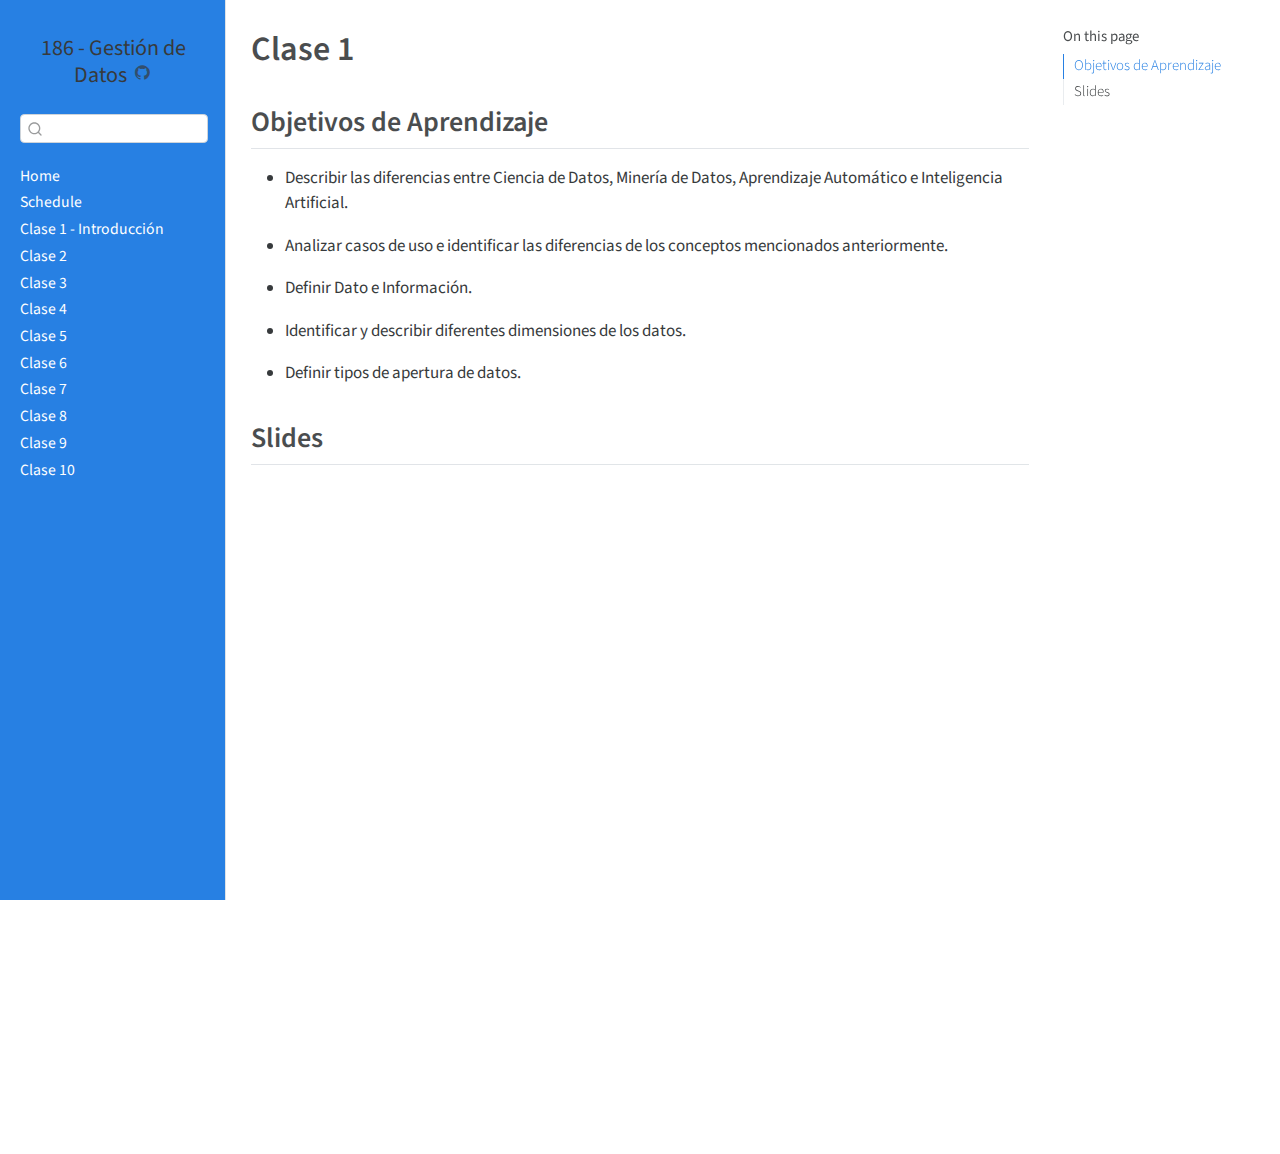
==== clase1.html @ bb8ab935 "Built site for gh-pages" ====
<!DOCTYPE html>
<html xmlns="http://www.w3.org/1999/xhtml" lang="en" xml:lang="en"><head>

<meta charset="utf-8">
<meta name="generator" content="quarto-1.3.450">

<meta name="viewport" content="width=device-width, initial-scale=1.0, user-scalable=yes">


<title>186 - Gestión de Datos - Clase 1</title>
<style>
code{white-space: pre-wrap;}
span.smallcaps{font-variant: small-caps;}
div.columns{display: flex; gap: min(4vw, 1.5em);}
div.column{flex: auto; overflow-x: auto;}
div.hanging-indent{margin-left: 1.5em; text-indent: -1.5em;}
ul.task-list{list-style: none;}
ul.task-list li input[type="checkbox"] {
  width: 0.8em;
  margin: 0 0.8em 0.2em -1em; /* quarto-specific, see https://github.com/quarto-dev/quarto-cli/issues/4556 */ 
  vertical-align: middle;
}
</style>


<script src="site_libs/quarto-nav/quarto-nav.js"></script>
<script src="site_libs/clipboard/clipboard.min.js"></script>
<script src="site_libs/quarto-search/autocomplete.umd.js"></script>
<script src="site_libs/quarto-search/fuse.min.js"></script>
<script src="site_libs/quarto-search/quarto-search.js"></script>
<meta name="quarto:offset" content="./">
<script src="site_libs/quarto-html/quarto.js"></script>
<script src="site_libs/quarto-html/popper.min.js"></script>
<script src="site_libs/quarto-html/tippy.umd.min.js"></script>
<script src="site_libs/quarto-html/anchor.min.js"></script>
<link href="site_libs/quarto-html/tippy.css" rel="stylesheet">
<link href="site_libs/quarto-html/quarto-syntax-highlighting.css" rel="stylesheet" id="quarto-text-highlighting-styles">
<script src="site_libs/bootstrap/bootstrap.min.js"></script>
<link href="site_libs/bootstrap/bootstrap-icons.css" rel="stylesheet">
<link href="site_libs/bootstrap/bootstrap.min.css" rel="stylesheet" id="quarto-bootstrap" data-mode="light">
<script id="quarto-search-options" type="application/json">{
  "location": "sidebar",
  "copy-button": false,
  "collapse-after": 3,
  "panel-placement": "start",
  "type": "textbox",
  "limit": 20,
  "language": {
    "search-no-results-text": "No results",
    "search-matching-documents-text": "matching documents",
    "search-copy-link-title": "Copy link to search",
    "search-hide-matches-text": "Hide additional matches",
    "search-more-match-text": "more match in this document",
    "search-more-matches-text": "more matches in this document",
    "search-clear-button-title": "Clear",
    "search-detached-cancel-button-title": "Cancel",
    "search-submit-button-title": "Submit",
    "search-label": "Search"
  }
}</script>


</head>

<body class="nav-sidebar docked">

<div id="quarto-search-results"></div>
  <header id="quarto-header" class="headroom fixed-top">
  <nav class="quarto-secondary-nav">
    <div class="container-fluid d-flex">
      <button type="button" class="quarto-btn-toggle btn" data-bs-toggle="collapse" data-bs-target="#quarto-sidebar,#quarto-sidebar-glass" aria-controls="quarto-sidebar" aria-expanded="false" aria-label="Toggle sidebar navigation" onclick="if (window.quartoToggleHeadroom) { window.quartoToggleHeadroom(); }">
        <i class="bi bi-layout-text-sidebar-reverse"></i>
      </button>
      <nav class="quarto-page-breadcrumbs" aria-label="breadcrumb"><ol class="breadcrumb"><li class="breadcrumb-item"><a href="./clase1.html">Clase 1 - Introducción</a></li></ol></nav>
      <a class="flex-grow-1" role="button" data-bs-toggle="collapse" data-bs-target="#quarto-sidebar,#quarto-sidebar-glass" aria-controls="quarto-sidebar" aria-expanded="false" aria-label="Toggle sidebar navigation" onclick="if (window.quartoToggleHeadroom) { window.quartoToggleHeadroom(); }">      
      </a>
      <button type="button" class="btn quarto-search-button" aria-label="" onclick="window.quartoOpenSearch();">
        <i class="bi bi-search"></i>
      </button>
    </div>
  </nav>
</header>
<!-- content -->
<div id="quarto-content" class="quarto-container page-columns page-rows-contents page-layout-article">
<!-- sidebar -->
  <nav id="quarto-sidebar" class="sidebar collapse collapse-horizontal sidebar-navigation docked overflow-auto">
    <div class="pt-lg-2 mt-2 text-center sidebar-header">
    <div class="sidebar-title mb-0 py-0">
      <a href="./">186 - Gestión de Datos</a> 
        <div class="sidebar-tools-main">
    <a href="https://github.com/yabellini/gestiondedatos" rel="" title="GitHub" class="quarto-navigation-tool px-1" aria-label="GitHub"><i class="bi bi-github"></i></a>
</div>
    </div>
      </div>
        <div class="mt-2 flex-shrink-0 align-items-center">
        <div class="sidebar-search">
        <div id="quarto-search" class="" title="Search"></div>
        </div>
        </div>
    <div class="sidebar-menu-container"> 
    <ul class="list-unstyled mt-1">
        <li class="sidebar-item">
  <div class="sidebar-item-container"> 
  <a href="./index.html" class="sidebar-item-text sidebar-link">
 <span class="menu-text">Home</span></a>
  </div>
</li>
        <li class="sidebar-item">
  <div class="sidebar-item-container"> 
  <a href="./schedule.html" class="sidebar-item-text sidebar-link">
 <span class="menu-text">Schedule</span></a>
  </div>
</li>
        <li class="sidebar-item">
  <div class="sidebar-item-container"> 
  <a href="./clase1.html" class="sidebar-item-text sidebar-link active">
 <span class="menu-text">Clase 1 - Introducción</span></a>
  </div>
</li>
        <li class="sidebar-item">
  <div class="sidebar-item-container"> 
  <a href="./clase2.html" class="sidebar-item-text sidebar-link">
 <span class="menu-text">Clase 2</span></a>
  </div>
</li>
        <li class="sidebar-item">
  <div class="sidebar-item-container"> 
  <a href="./clase3.html" class="sidebar-item-text sidebar-link">
 <span class="menu-text">Clase 3</span></a>
  </div>
</li>
        <li class="sidebar-item">
  <div class="sidebar-item-container"> 
  <a href="./clase4.html" class="sidebar-item-text sidebar-link">
 <span class="menu-text">Clase 4</span></a>
  </div>
</li>
        <li class="sidebar-item">
  <div class="sidebar-item-container"> 
  <a href="./clase5.html" class="sidebar-item-text sidebar-link">
 <span class="menu-text">Clase 5</span></a>
  </div>
</li>
        <li class="sidebar-item">
  <div class="sidebar-item-container"> 
  <a href="./clase6.html" class="sidebar-item-text sidebar-link">
 <span class="menu-text">Clase 6</span></a>
  </div>
</li>
        <li class="sidebar-item">
  <div class="sidebar-item-container"> 
  <a href="./clase7.html" class="sidebar-item-text sidebar-link">
 <span class="menu-text">Clase 7</span></a>
  </div>
</li>
        <li class="sidebar-item">
  <div class="sidebar-item-container"> 
  <a href="./clase8.html" class="sidebar-item-text sidebar-link">
 <span class="menu-text">Clase 8</span></a>
  </div>
</li>
        <li class="sidebar-item">
  <div class="sidebar-item-container"> 
  <a href="./clase9.html" class="sidebar-item-text sidebar-link">
 <span class="menu-text">Clase 9</span></a>
  </div>
</li>
        <li class="sidebar-item">
  <div class="sidebar-item-container"> 
  <a href="./clase10.html" class="sidebar-item-text sidebar-link">
 <span class="menu-text">Clase 10</span></a>
  </div>
</li>
    </ul>
    </div>
</nav>
<div id="quarto-sidebar-glass" data-bs-toggle="collapse" data-bs-target="#quarto-sidebar,#quarto-sidebar-glass"></div>
<!-- margin-sidebar -->
    <div id="quarto-margin-sidebar" class="sidebar margin-sidebar">
        <nav id="TOC" role="doc-toc" class="toc-active">
    <h2 id="toc-title">On this page</h2>
   
  <ul>
  <li><a href="#objetivos-de-aprendizaje" id="toc-objetivos-de-aprendizaje" class="nav-link active" data-scroll-target="#objetivos-de-aprendizaje">Objetivos de Aprendizaje</a></li>
  <li><a href="#slides" id="toc-slides" class="nav-link" data-scroll-target="#slides">Slides</a></li>
  </ul>
</nav>
    </div>
<!-- main -->
<main class="content" id="quarto-document-content">

<header id="title-block-header" class="quarto-title-block default">
<div class="quarto-title">
<h1 class="title">Clase 1</h1>
</div>



<div class="quarto-title-meta">

    
  
    
  </div>
  

</header>

<section id="objetivos-de-aprendizaje" class="level2">
<h2 class="anchored" data-anchor-id="objetivos-de-aprendizaje">Objetivos de Aprendizaje</h2>
<ul>
<li><p>Describir las diferencias entre Ciencia de Datos, Minería de Datos, Aprendizaje Automático e Inteligencia Artificial.</p></li>
<li><p>Analizar casos de uso e identificar las diferencias de los conceptos mencionados anteriormente.</p></li>
<li><p>Definir Dato e Información.</p></li>
<li><p>Identificar y describir diferentes dimensiones de los datos.</p></li>
<li><p>Definir tipos de apertura de datos.</p></li>
</ul>
</section>
<section id="slides" class="level2">
<h2 class="anchored" data-anchor-id="slides">Slides</h2>
<iframe src="https://docs.google.com/presentation/d/19Bh8MDNMR_S4LXOEeqJmShci3nPFioFPhUP57gfTxEk/embed?start=false&amp;loop=false&amp;delayms=3000" frameborder="0" width="760" height="569" allowfullscreen="true" mozallowfullscreen="true" webkitallowfullscreen="true">
</iframe>


</section>

</main> <!-- /main -->
<script id="quarto-html-after-body" type="application/javascript">
window.document.addEventListener("DOMContentLoaded", function (event) {
  const toggleBodyColorMode = (bsSheetEl) => {
    const mode = bsSheetEl.getAttribute("data-mode");
    const bodyEl = window.document.querySelector("body");
    if (mode === "dark") {
      bodyEl.classList.add("quarto-dark");
      bodyEl.classList.remove("quarto-light");
    } else {
      bodyEl.classList.add("quarto-light");
      bodyEl.classList.remove("quarto-dark");
    }
  }
  const toggleBodyColorPrimary = () => {
    const bsSheetEl = window.document.querySelector("link#quarto-bootstrap");
    if (bsSheetEl) {
      toggleBodyColorMode(bsSheetEl);
    }
  }
  toggleBodyColorPrimary();  
  const icon = "";
  const anchorJS = new window.AnchorJS();
  anchorJS.options = {
    placement: 'right',
    icon: icon
  };
  anchorJS.add('.anchored');
  const isCodeAnnotation = (el) => {
    for (const clz of el.classList) {
      if (clz.startsWith('code-annotation-')) {                     
        return true;
      }
    }
    return false;
  }
  const clipboard = new window.ClipboardJS('.code-copy-button', {
    text: function(trigger) {
      const codeEl = trigger.previousElementSibling.cloneNode(true);
      for (const childEl of codeEl.children) {
        if (isCodeAnnotation(childEl)) {
          childEl.remove();
        }
      }
      return codeEl.innerText;
    }
  });
  clipboard.on('success', function(e) {
    // button target
    const button = e.trigger;
    // don't keep focus
    button.blur();
    // flash "checked"
    button.classList.add('code-copy-button-checked');
    var currentTitle = button.getAttribute("title");
    button.setAttribute("title", "Copied!");
    let tooltip;
    if (window.bootstrap) {
      button.setAttribute("data-bs-toggle", "tooltip");
      button.setAttribute("data-bs-placement", "left");
      button.setAttribute("data-bs-title", "Copied!");
      tooltip = new bootstrap.Tooltip(button, 
        { trigger: "manual", 
          customClass: "code-copy-button-tooltip",
          offset: [0, -8]});
      tooltip.show();    
    }
    setTimeout(function() {
      if (tooltip) {
        tooltip.hide();
        button.removeAttribute("data-bs-title");
        button.removeAttribute("data-bs-toggle");
        button.removeAttribute("data-bs-placement");
      }
      button.setAttribute("title", currentTitle);
      button.classList.remove('code-copy-button-checked');
    }, 1000);
    // clear code selection
    e.clearSelection();
  });
  function tippyHover(el, contentFn) {
    const config = {
      allowHTML: true,
      content: contentFn,
      maxWidth: 500,
      delay: 100,
      arrow: false,
      appendTo: function(el) {
          return el.parentElement;
      },
      interactive: true,
      interactiveBorder: 10,
      theme: 'quarto',
      placement: 'bottom-start'
    };
    window.tippy(el, config); 
  }
  const noterefs = window.document.querySelectorAll('a[role="doc-noteref"]');
  for (var i=0; i<noterefs.length; i++) {
    const ref = noterefs[i];
    tippyHover(ref, function() {
      // use id or data attribute instead here
      let href = ref.getAttribute('data-footnote-href') || ref.getAttribute('href');
      try { href = new URL(href).hash; } catch {}
      const id = href.replace(/^#\/?/, "");
      const note = window.document.getElementById(id);
      return note.innerHTML;
    });
  }
      let selectedAnnoteEl;
      const selectorForAnnotation = ( cell, annotation) => {
        let cellAttr = 'data-code-cell="' + cell + '"';
        let lineAttr = 'data-code-annotation="' +  annotation + '"';
        const selector = 'span[' + cellAttr + '][' + lineAttr + ']';
        return selector;
      }
      const selectCodeLines = (annoteEl) => {
        const doc = window.document;
        const targetCell = annoteEl.getAttribute("data-target-cell");
        const targetAnnotation = annoteEl.getAttribute("data-target-annotation");
        const annoteSpan = window.document.querySelector(selectorForAnnotation(targetCell, targetAnnotation));
        const lines = annoteSpan.getAttribute("data-code-lines").split(",");
        const lineIds = lines.map((line) => {
          return targetCell + "-" + line;
        })
        let top = null;
        let height = null;
        let parent = null;
        if (lineIds.length > 0) {
            //compute the position of the single el (top and bottom and make a div)
            const el = window.document.getElementById(lineIds[0]);
            top = el.offsetTop;
            height = el.offsetHeight;
            parent = el.parentElement.parentElement;
          if (lineIds.length > 1) {
            const lastEl = window.document.getElementById(lineIds[lineIds.length - 1]);
            const bottom = lastEl.offsetTop + lastEl.offsetHeight;
            height = bottom - top;
          }
          if (top !== null && height !== null && parent !== null) {
            // cook up a div (if necessary) and position it 
            let div = window.document.getElementById("code-annotation-line-highlight");
            if (div === null) {
              div = window.document.createElement("div");
              div.setAttribute("id", "code-annotation-line-highlight");
              div.style.position = 'absolute';
              parent.appendChild(div);
            }
            div.style.top = top - 2 + "px";
            div.style.height = height + 4 + "px";
            let gutterDiv = window.document.getElementById("code-annotation-line-highlight-gutter");
            if (gutterDiv === null) {
              gutterDiv = window.document.createElement("div");
              gutterDiv.setAttribute("id", "code-annotation-line-highlight-gutter");
              gutterDiv.style.position = 'absolute';
              const codeCell = window.document.getElementById(targetCell);
              const gutter = codeCell.querySelector('.code-annotation-gutter');
              gutter.appendChild(gutterDiv);
            }
            gutterDiv.style.top = top - 2 + "px";
            gutterDiv.style.height = height + 4 + "px";
          }
          selectedAnnoteEl = annoteEl;
        }
      };
      const unselectCodeLines = () => {
        const elementsIds = ["code-annotation-line-highlight", "code-annotation-line-highlight-gutter"];
        elementsIds.forEach((elId) => {
          const div = window.document.getElementById(elId);
          if (div) {
            div.remove();
          }
        });
        selectedAnnoteEl = undefined;
      };
      // Attach click handler to the DT
      const annoteDls = window.document.querySelectorAll('dt[data-target-cell]');
      for (const annoteDlNode of annoteDls) {
        annoteDlNode.addEventListener('click', (event) => {
          const clickedEl = event.target;
          if (clickedEl !== selectedAnnoteEl) {
            unselectCodeLines();
            const activeEl = window.document.querySelector('dt[data-target-cell].code-annotation-active');
            if (activeEl) {
              activeEl.classList.remove('code-annotation-active');
            }
            selectCodeLines(clickedEl);
            clickedEl.classList.add('code-annotation-active');
          } else {
            // Unselect the line
            unselectCodeLines();
            clickedEl.classList.remove('code-annotation-active');
          }
        });
      }
  const findCites = (el) => {
    const parentEl = el.parentElement;
    if (parentEl) {
      const cites = parentEl.dataset.cites;
      if (cites) {
        return {
          el,
          cites: cites.split(' ')
        };
      } else {
        return findCites(el.parentElement)
      }
    } else {
      return undefined;
    }
  };
  var bibliorefs = window.document.querySelectorAll('a[role="doc-biblioref"]');
  for (var i=0; i<bibliorefs.length; i++) {
    const ref = bibliorefs[i];
    const citeInfo = findCites(ref);
    if (citeInfo) {
      tippyHover(citeInfo.el, function() {
        var popup = window.document.createElement('div');
        citeInfo.cites.forEach(function(cite) {
          var citeDiv = window.document.createElement('div');
          citeDiv.classList.add('hanging-indent');
          citeDiv.classList.add('csl-entry');
          var biblioDiv = window.document.getElementById('ref-' + cite);
          if (biblioDiv) {
            citeDiv.innerHTML = biblioDiv.innerHTML;
          }
          popup.appendChild(citeDiv);
        });
        return popup.innerHTML;
      });
    }
  }
});
</script>
</div> <!-- /content -->



</body></html>
---- site_libs/quarto-html/tippy.css ----
.tippy-box[data-animation=fade][data-state=hidden]{opacity:0}[data-tippy-root]{max-width:calc(100vw - 10px)}.tippy-box{position:relative;background-color:#333;color:#fff;border-radius:4px;font-size:14px;line-height:1.4;white-space:normal;outline:0;transition-property:transform,visibility,opacity}.tippy-box[data-placement^=top]>.tippy-arrow{bottom:0}.tippy-box[data-placement^=top]>.tippy-arrow:before{bottom:-7px;left:0;border-width:8px 8px 0;border-top-color:initial;transform-origin:center top}.tippy-box[data-placement^=bottom]>.tippy-arrow{top:0}.tippy-box[data-placement^=bottom]>.tippy-arrow:before{top:-7px;left:0;border-width:0 8px 8px;border-bottom-color:initial;transform-origin:center bottom}.tippy-box[data-placement^=left]>.tippy-arrow{right:0}.tippy-box[data-placement^=left]>.tippy-arrow:before{border-width:8px 0 8px 8px;border-left-color:initial;right:-7px;transform-origin:center left}.tippy-box[data-placement^=right]>.tippy-arrow{left:0}.tippy-box[data-placement^=right]>.tippy-arrow:before{left:-7px;border-width:8px 8px 8px 0;border-right-color:initial;transform-origin:center right}.tippy-box[data-inertia][data-state=visible]{transition-timing-function:cubic-bezier(.54,1.5,.38,1.11)}.tippy-arrow{width:16px;height:16px;color:#333}.tippy-arrow:before{content:"";position:absolute;border-color:transparent;border-style:solid}.tippy-content{position:relative;padding:5px 9px;z-index:1}
---- site_libs/quarto-html/quarto-syntax-highlighting.css ----
/* quarto syntax highlight colors */
:root {
  --quarto-hl-ot-color: #003B4F;
  --quarto-hl-at-color: #657422;
  --quarto-hl-ss-color: #20794D;
  --quarto-hl-an-color: #5E5E5E;
  --quarto-hl-fu-color: #4758AB;
  --quarto-hl-st-color: #20794D;
  --quarto-hl-cf-color: #003B4F;
  --quarto-hl-op-color: #5E5E5E;
  --quarto-hl-er-color: #AD0000;
  --quarto-hl-bn-color: #AD0000;
  --quarto-hl-al-color: #AD0000;
  --quarto-hl-va-color: #111111;
  --quarto-hl-bu-color: inherit;
  --quarto-hl-ex-color: inherit;
  --quarto-hl-pp-color: #AD0000;
  --quarto-hl-in-color: #5E5E5E;
  --quarto-hl-vs-color: #20794D;
  --quarto-hl-wa-color: #5E5E5E;
  --quarto-hl-do-color: #5E5E5E;
  --quarto-hl-im-color: #00769E;
  --quarto-hl-ch-color: #20794D;
  --quarto-hl-dt-color: #AD0000;
  --quarto-hl-fl-color: #AD0000;
  --quarto-hl-co-color: #5E5E5E;
  --quarto-hl-cv-color: #5E5E5E;
  --quarto-hl-cn-color: #8f5902;
  --quarto-hl-sc-color: #5E5E5E;
  --quarto-hl-dv-color: #AD0000;
  --quarto-hl-kw-color: #003B4F;
}

/* other quarto variables */
:root {
  --quarto-font-monospace: SFMono-Regular, Menlo, Monaco, Consolas, "Liberation Mono", "Courier New", monospace;
}

pre > code.sourceCode > span {
  color: #003B4F;
}

code span {
  color: #003B4F;
}

code.sourceCode > span {
  color: #003B4F;
}

div.sourceCode,
div.sourceCode pre.sourceCode {
  color: #003B4F;
}

code span.ot {
  color: #003B4F;
  font-style: inherit;
}

code span.at {
  color: #657422;
  font-style: inherit;
}

code span.ss {
  color: #20794D;
  font-style: inherit;
}

code span.an {
  color: #5E5E5E;
  font-style: inherit;
}

code span.fu {
  color: #4758AB;
  font-style: inherit;
}

code span.st {
  color: #20794D;
  font-style: inherit;
}

code span.cf {
  color: #003B4F;
  font-style: inherit;
}

code span.op {
  color: #5E5E5E;
  font-style: inherit;
}

code span.er {
  color: #AD0000;
  font-style: inherit;
}

code span.bn {
  color: #AD0000;
  font-style: inherit;
}

code span.al {
  color: #AD0000;
  font-style: inherit;
}

code span.va {
  color: #111111;
  font-style: inherit;
}

code span.bu {
  font-style: inherit;
}

code span.ex {
  font-style: inherit;
}

code span.pp {
  color: #AD0000;
  font-style: inherit;
}

code span.in {
  color: #5E5E5E;
  font-style: inherit;
}

code span.vs {
  color: #20794D;
  font-style: inherit;
}

code span.wa {
  color: #5E5E5E;
  font-style: italic;
}

code span.do {
  color: #5E5E5E;
  font-style: italic;
}

code span.im {
  color: #00769E;
  font-style: inherit;
}

code span.ch {
  color: #20794D;
  font-style: inherit;
}

code span.dt {
  color: #AD0000;
  font-style: inherit;
}

code span.fl {
  color: #AD0000;
  font-style: inherit;
}

code span.co {
  color: #5E5E5E;
  font-style: inherit;
}

code span.cv {
  color: #5E5E5E;
  font-style: italic;
}

code span.cn {
  color: #8f5902;
  font-style: inherit;
}

code span.sc {
  color: #5E5E5E;
  font-style: inherit;
}

code span.dv {
  color: #AD0000;
  font-style: inherit;
}

code span.kw {
  color: #003B4F;
  font-style: inherit;
}

.prevent-inlining {
  content: "</";
}

/*# sourceMappingURL=debc5d5d77c3f9108843748ff7464032.css.map */
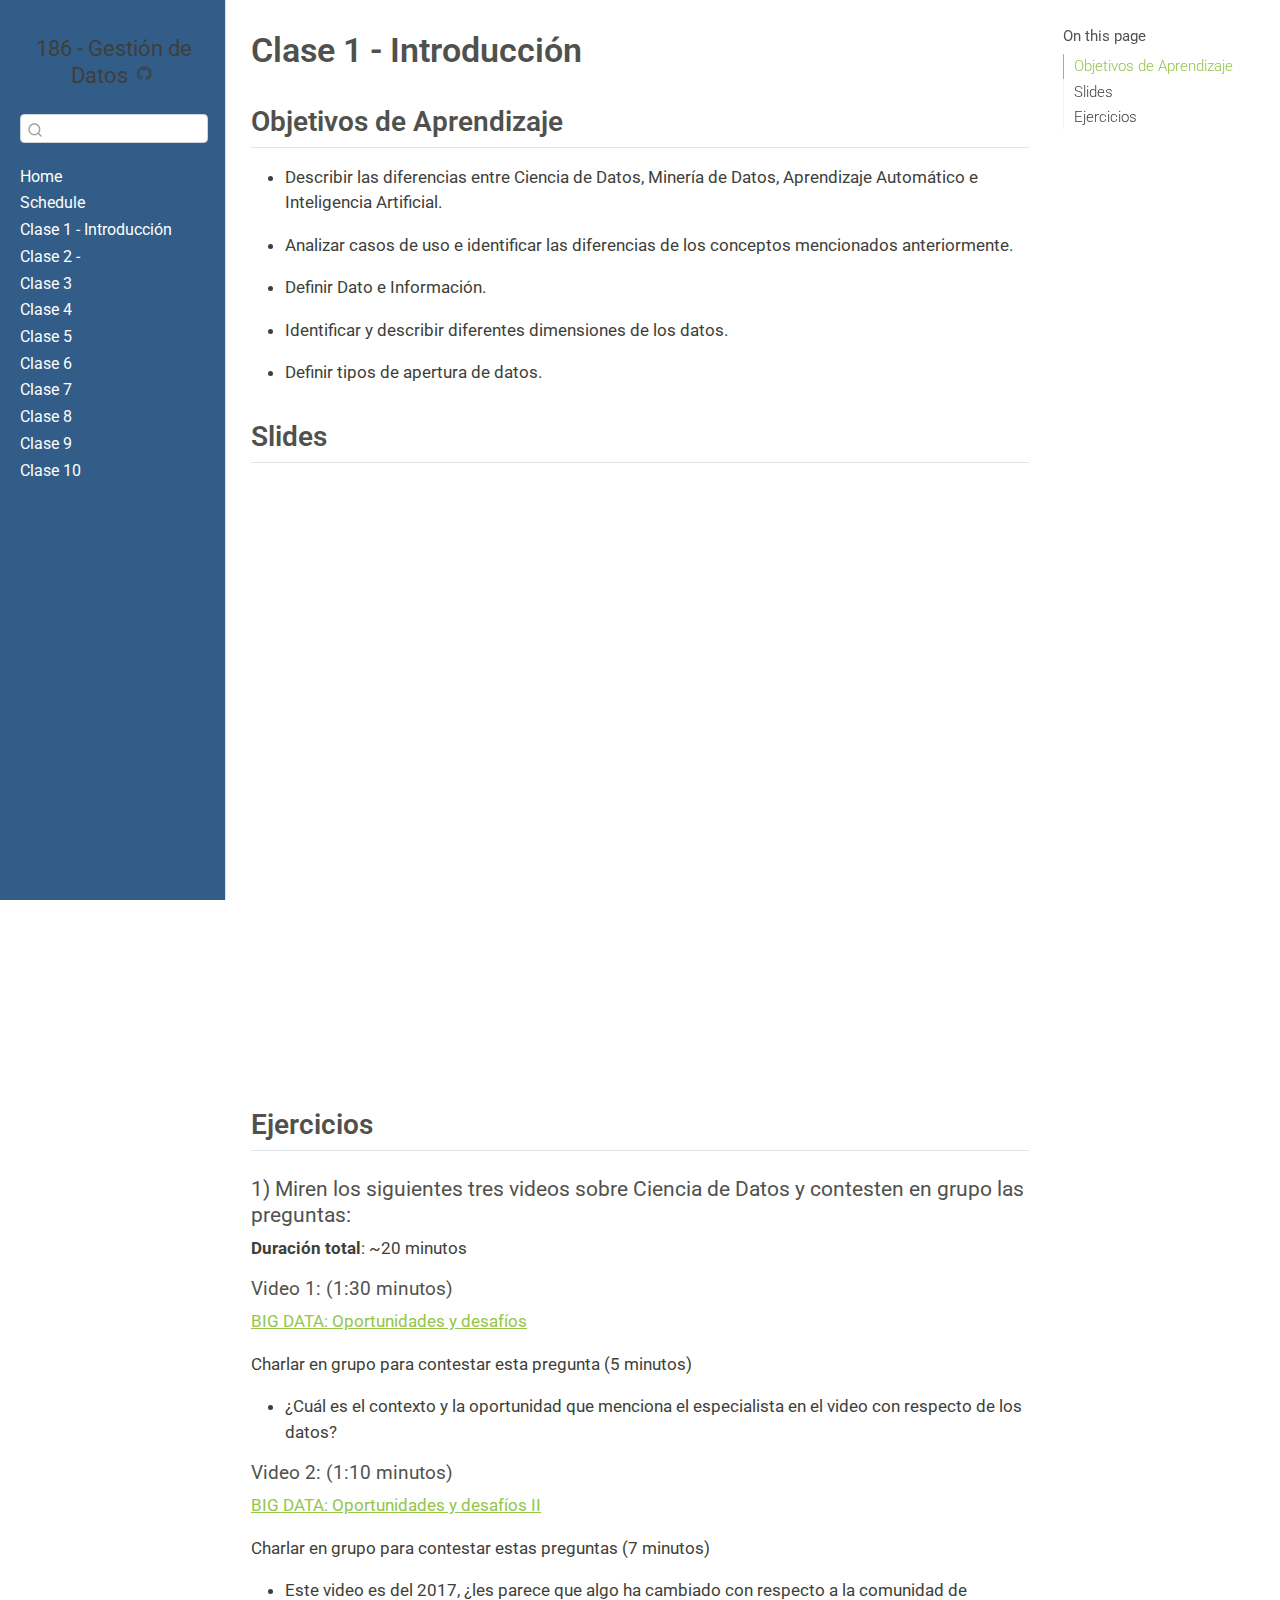
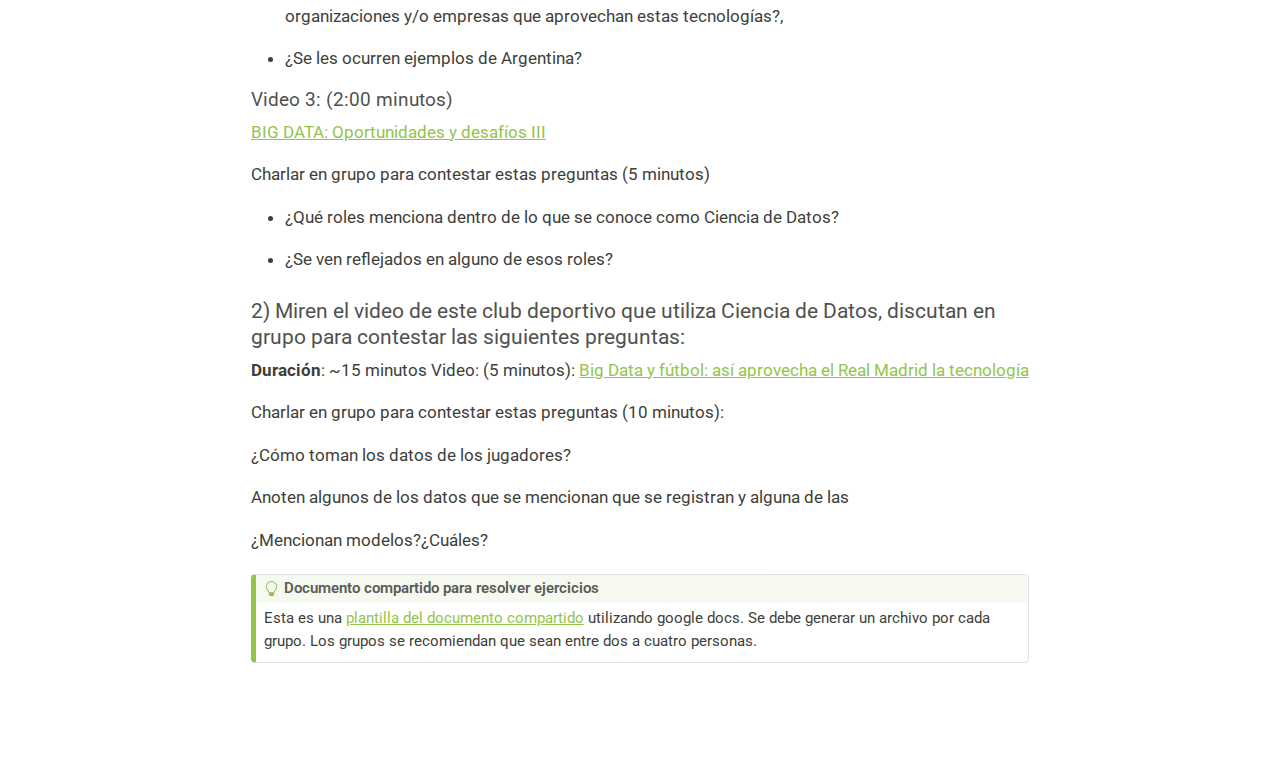
==== commit f273239e: "Built site for gh-pages" ====
--- a/clase1.html
+++ b/clase1.html
@@ -7,7 +7,7 @@
 <meta name="viewport" content="width=device-width, initial-scale=1.0, user-scalable=yes">
 
 
-<title>186 - Gestión de Datos - Clase 1</title>
+<title>186 - Gestión de Datos - Clase 1 - Introducción</title>
 <style>
 code{white-space: pre-wrap;}
 span.smallcaps{font-variant: small-caps;}
@@ -120,7 +120,7 @@
         <li class="sidebar-item">
   <div class="sidebar-item-container"> 
   <a href="./clase2.html" class="sidebar-item-text sidebar-link">
- <span class="menu-text">Clase 2</span></a>
+ <span class="menu-text">Clase 2 -</span></a>
   </div>
 </li>
         <li class="sidebar-item">
@@ -183,6 +183,7 @@
   <ul>
   <li><a href="#objetivos-de-aprendizaje" id="toc-objetivos-de-aprendizaje" class="nav-link active" data-scroll-target="#objetivos-de-aprendizaje">Objetivos de Aprendizaje</a></li>
   <li><a href="#slides" id="toc-slides" class="nav-link" data-scroll-target="#slides">Slides</a></li>
+  <li><a href="#ejercicios" id="toc-ejercicios" class="nav-link" data-scroll-target="#ejercicios">Ejercicios</a></li>
   </ul>
 </nav>
     </div>
@@ -191,7 +192,7 @@
 
 <header id="title-block-header" class="quarto-title-block default">
 <div class="quarto-title">
-<h1 class="title">Clase 1</h1>
+<h1 class="title">Clase 1 - Introducción</h1>
 </div>
 
 
@@ -220,8 +221,62 @@
 <h2 class="anchored" data-anchor-id="slides">Slides</h2>
 <iframe src="https://docs.google.com/presentation/d/19Bh8MDNMR_S4LXOEeqJmShci3nPFioFPhUP57gfTxEk/embed?start=false&amp;loop=false&amp;delayms=3000" frameborder="0" width="760" height="569" allowfullscreen="true" mozallowfullscreen="true" webkitallowfullscreen="true">
 </iframe>
-
-
+</section>
+<section id="ejercicios" class="level2">
+<h2 class="anchored" data-anchor-id="ejercicios">Ejercicios</h2>
+<section id="miren-los-siguientes-tres-videos-sobre-ciencia-de-datos-y-contesten-en-grupo-las-preguntas" class="level4">
+<h4 class="anchored" data-anchor-id="miren-los-siguientes-tres-videos-sobre-ciencia-de-datos-y-contesten-en-grupo-las-preguntas">1) Miren los siguientes tres videos sobre Ciencia de Datos y contesten en grupo las preguntas:</h4>
+<p><strong>Duración total</strong>: ~20 minutos</p>
+<section id="video-1-130-minutos" class="level5">
+<h5 class="anchored" data-anchor-id="video-1-130-minutos">Video 1: (1:30 minutos)</h5>
+<p><a href="https://www.youtube.com/watch?v=Wt1r3DdeodQ">BIG DATA: Oportunidades y desafíos</a></p>
+<p>Charlar en grupo para contestar esta pregunta (5 minutos)</p>
+<ul>
+<li>¿Cuál es el contexto y la oportunidad que menciona el especialista en el video con respecto de los datos?</li>
+</ul>
+</section>
+<section id="video-2-110-minutos" class="level5">
+<h5 class="anchored" data-anchor-id="video-2-110-minutos">Video 2: (1:10 minutos)</h5>
+<p><a href="https://www.youtube.com/watch?v=clxOjep2TkU">BIG DATA: Oportunidades y desafíos II</a></p>
+<p>Charlar en grupo para contestar estas preguntas (7 minutos)</p>
+<ul>
+<li><p>Este video es del 2017, ¿les parece que algo ha cambiado con respecto a la comunidad de organizaciones y/o empresas que aprovechan estas tecnologías?,</p></li>
+<li><p>¿Se les ocurren ejemplos de Argentina?</p></li>
+</ul>
+</section>
+<section id="video-3-200-minutos" class="level5">
+<h5 class="anchored" data-anchor-id="video-3-200-minutos">Video 3: (2:00 minutos)</h5>
+<p><a href="https://www.youtube.com/watch?v=OimifQK1Y7I">BIG DATA: Oportunidades y desafíos III</a></p>
+<p>Charlar en grupo para contestar estas preguntas (5 minutos)</p>
+<ul>
+<li><p>¿Qué roles menciona dentro de lo que se conoce como Ciencia de Datos?</p></li>
+<li><p>¿Se ven reflejados en alguno de esos roles?</p></li>
+</ul>
+</section>
+</section>
+<section id="miren-el-video-de-este-club-deportivo-que-utiliza-ciencia-de-datos-discutan-en-grupo-para-contestar-las-siguientes-preguntas" class="level4">
+<h4 class="anchored" data-anchor-id="miren-el-video-de-este-club-deportivo-que-utiliza-ciencia-de-datos-discutan-en-grupo-para-contestar-las-siguientes-preguntas">2) Miren el video de este club deportivo que utiliza Ciencia de Datos, discutan en grupo para contestar las siguientes preguntas:</h4>
+<p><strong>Duración</strong>: ~15 minutos Video: (5 minutos): <a href="https://youtu.be/DXq30dvE0Xg">Big Data y fútbol: así aprovecha el Real Madrid la tecnología</a></p>
+<p>Charlar en grupo para contestar estas preguntas (10 minutos):</p>
+<p>¿Cómo toman los datos de los jugadores?</p>
+<p>Anoten algunos de los datos que se mencionan que se registran y alguna de las</p>
+<p>¿Mencionan modelos?¿Cuáles?</p>
+<div class="callout callout-style-default callout-tip callout-titled">
+<div class="callout-header d-flex align-content-center">
+<div class="callout-icon-container">
+<i class="callout-icon"></i>
+</div>
+<div class="callout-title-container flex-fill">
+Documento compartido para resolver ejercicios
+</div>
+</div>
+<div class="callout-body-container callout-body">
+<p>Esta es una <a href="https://docs.google.com/document/d/1dIa92lHSONYKNWHcQTywbgrqOq8ROdJikg-1gIYyjhc/edit?usp=sharing">plantilla del documento compartido</a> utilizando google docs. Se debe generar un archivo por cada grupo. Los grupos se recomiendan que sean entre dos a cuatro personas.</p>
+</div>
+</div>
+
+
+</section>
 </section>
 
 </main> <!-- /main -->
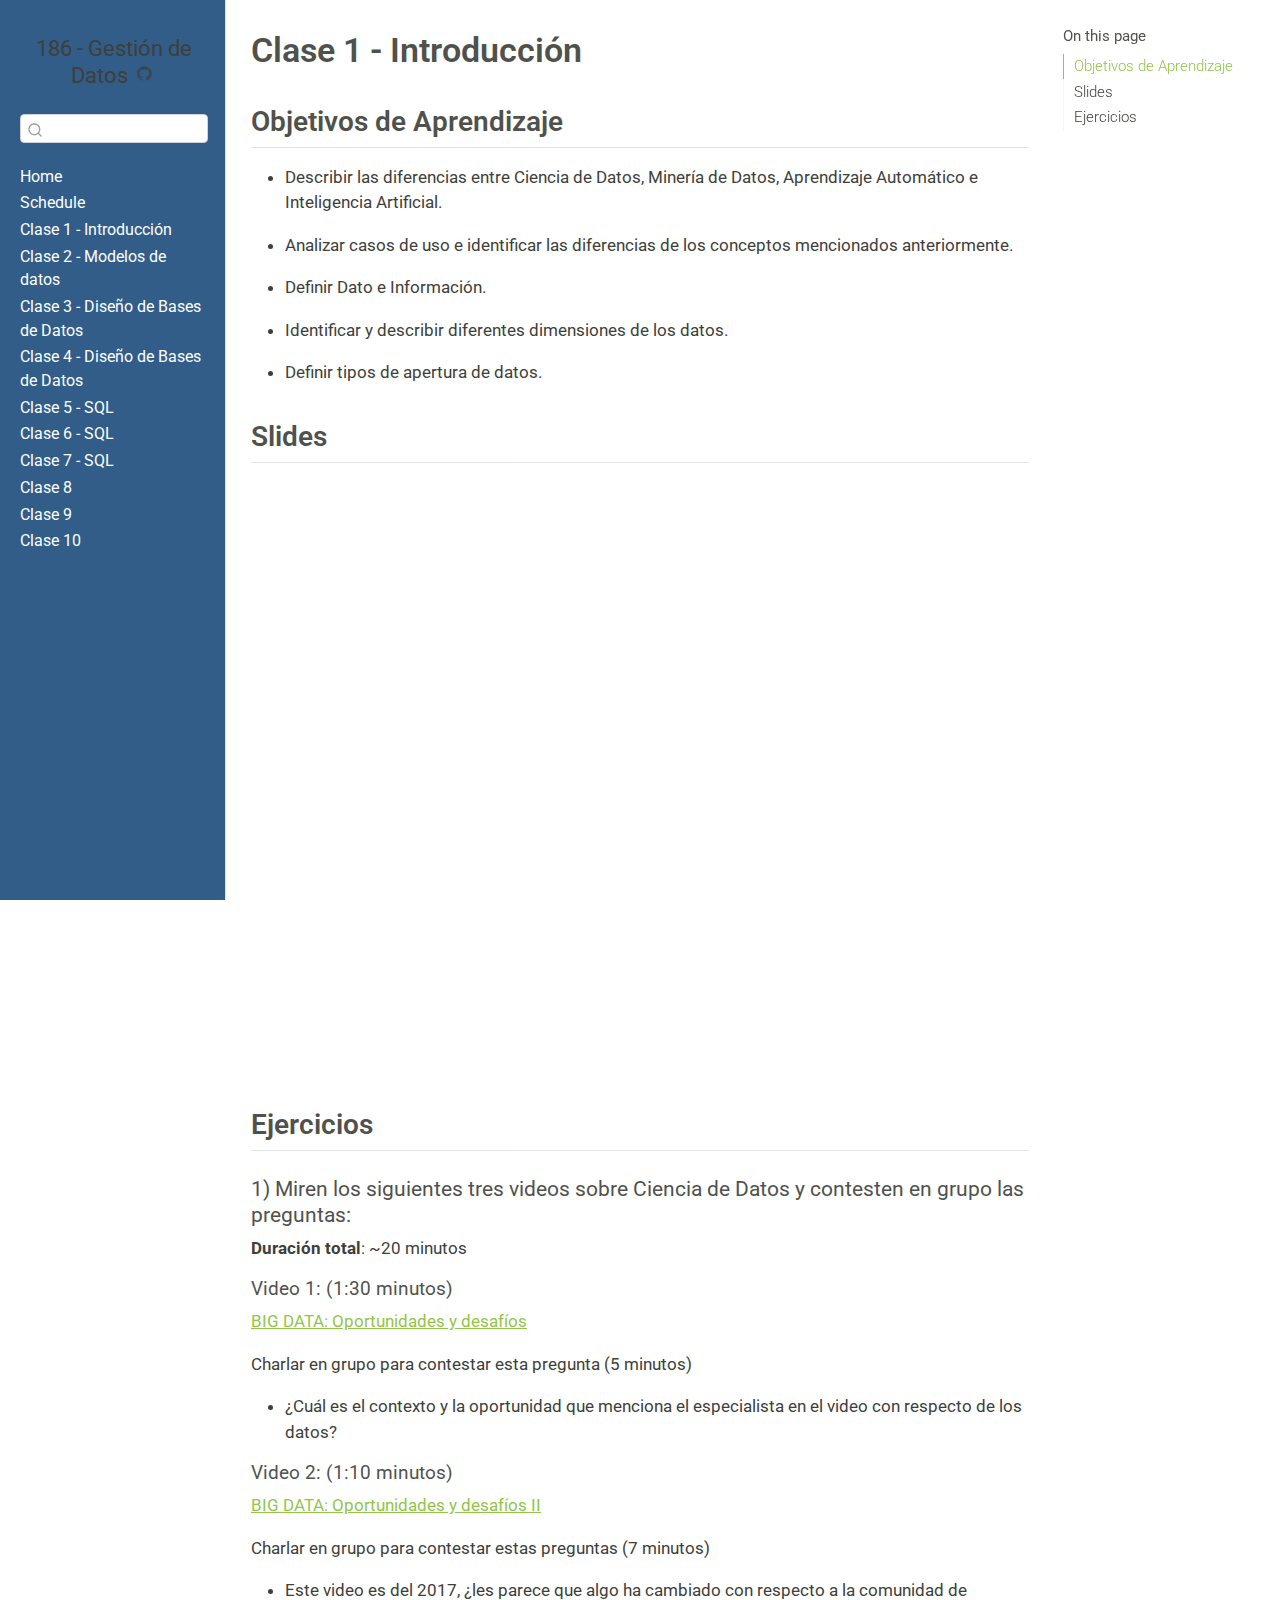
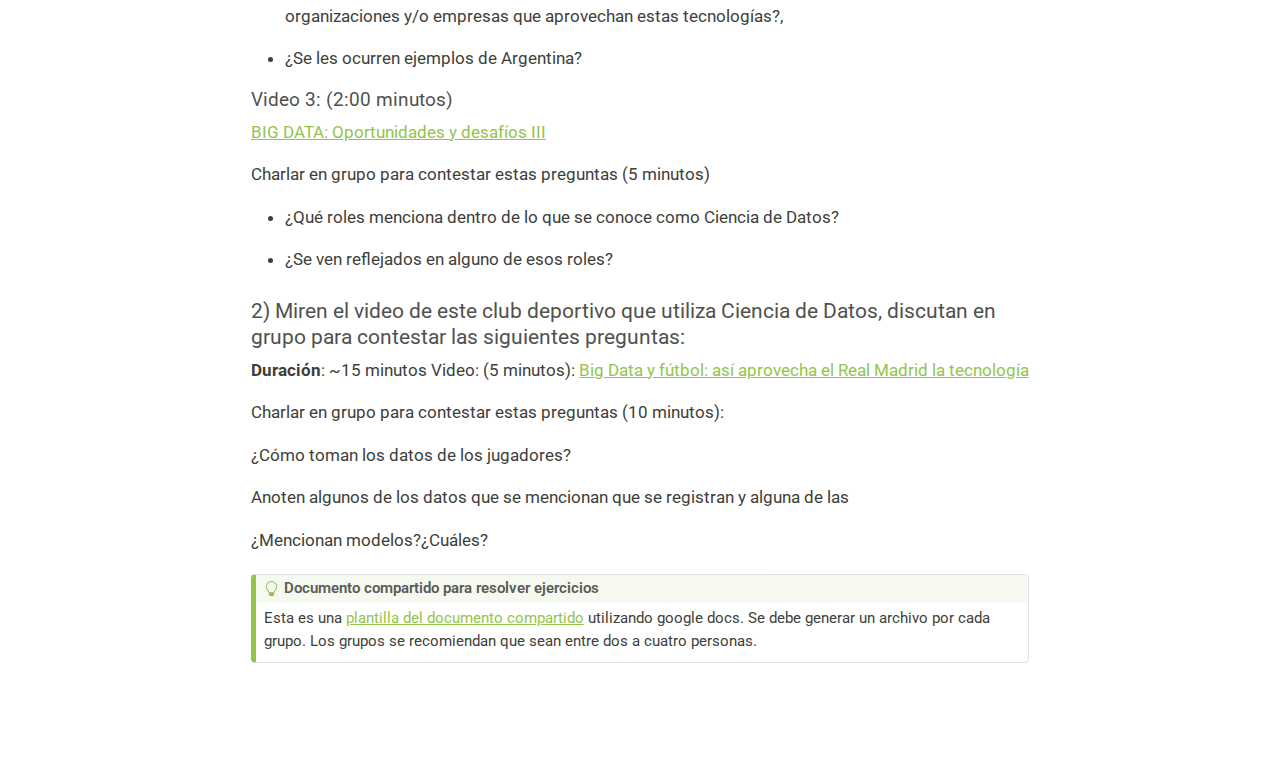
==== commit 6e38c3e4: "Built site for gh-pages" ====
--- a/clase1.html
+++ b/clase1.html
@@ -120,37 +120,37 @@
         <li class="sidebar-item">
   <div class="sidebar-item-container"> 
   <a href="./clase2.html" class="sidebar-item-text sidebar-link">
- <span class="menu-text">Clase 2 -</span></a>
+ <span class="menu-text">Clase 2 - Modelos de datos</span></a>
   </div>
 </li>
         <li class="sidebar-item">
   <div class="sidebar-item-container"> 
   <a href="./clase3.html" class="sidebar-item-text sidebar-link">
- <span class="menu-text">Clase 3</span></a>
+ <span class="menu-text">Clase 3 - Diseño de Bases de Datos</span></a>
   </div>
 </li>
         <li class="sidebar-item">
   <div class="sidebar-item-container"> 
   <a href="./clase4.html" class="sidebar-item-text sidebar-link">
- <span class="menu-text">Clase 4</span></a>
+ <span class="menu-text">Clase 4 - Diseño de Bases de Datos</span></a>
   </div>
 </li>
         <li class="sidebar-item">
   <div class="sidebar-item-container"> 
   <a href="./clase5.html" class="sidebar-item-text sidebar-link">
- <span class="menu-text">Clase 5</span></a>
+ <span class="menu-text">Clase 5 - SQL</span></a>
   </div>
 </li>
         <li class="sidebar-item">
   <div class="sidebar-item-container"> 
   <a href="./clase6.html" class="sidebar-item-text sidebar-link">
- <span class="menu-text">Clase 6</span></a>
+ <span class="menu-text">Clase 6 - SQL</span></a>
   </div>
 </li>
         <li class="sidebar-item">
   <div class="sidebar-item-container"> 
   <a href="./clase7.html" class="sidebar-item-text sidebar-link">
- <span class="menu-text">Clase 7</span></a>
+ <span class="menu-text">Clase 7 - SQL</span></a>
   </div>
 </li>
         <li class="sidebar-item">
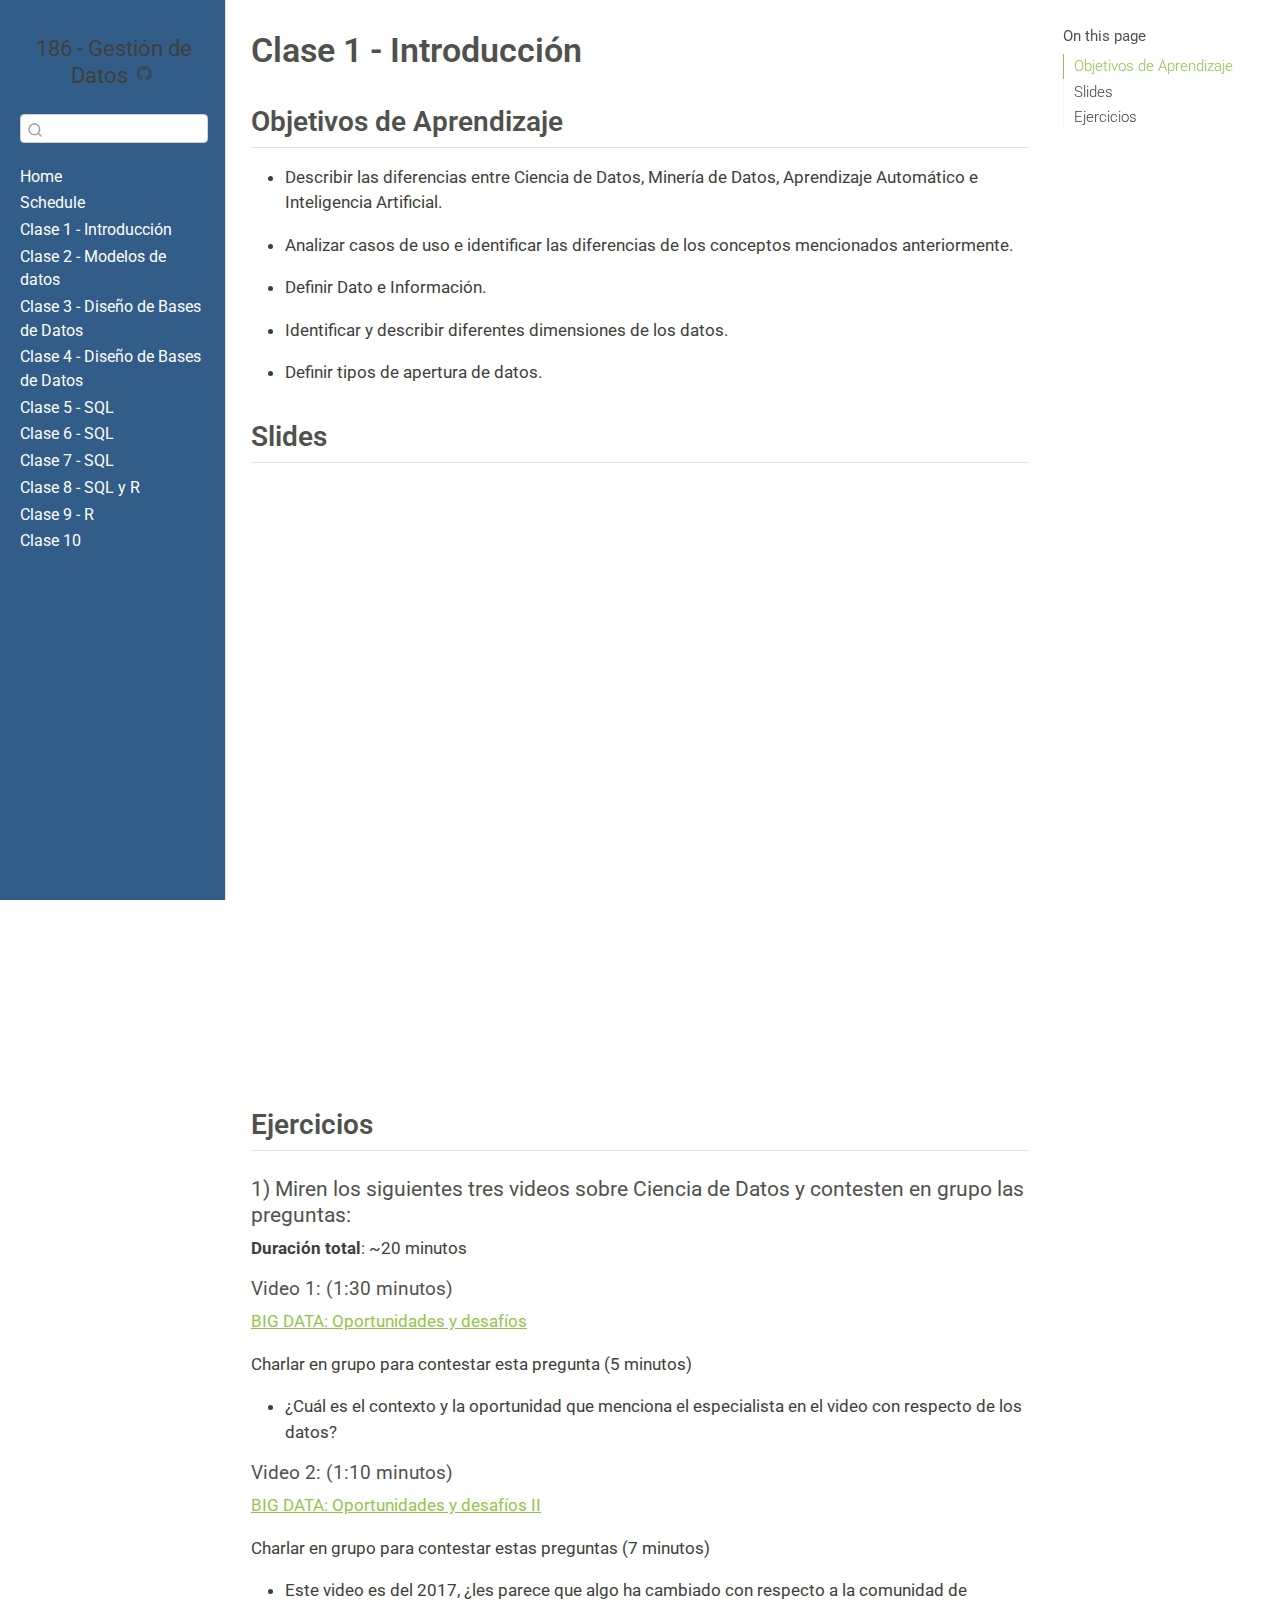
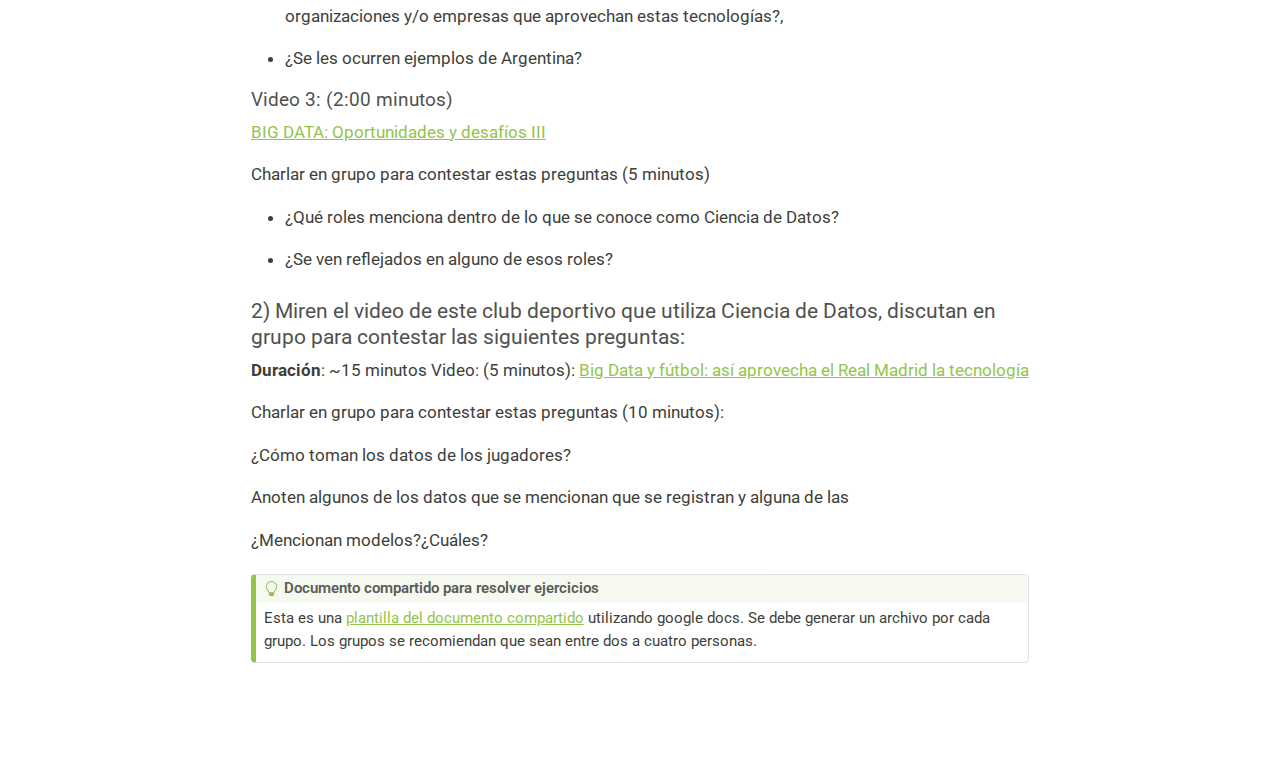
==== commit a03e9630: "Built site for gh-pages" ====
--- a/clase1.html
+++ b/clase1.html
@@ -156,13 +156,13 @@
         <li class="sidebar-item">
   <div class="sidebar-item-container"> 
   <a href="./clase8.html" class="sidebar-item-text sidebar-link">
- <span class="menu-text">Clase 8</span></a>
+ <span class="menu-text">Clase 8 - SQL y R</span></a>
   </div>
 </li>
         <li class="sidebar-item">
   <div class="sidebar-item-container"> 
   <a href="./clase9.html" class="sidebar-item-text sidebar-link">
- <span class="menu-text">Clase 9</span></a>
+ <span class="menu-text">Clase 9 - R</span></a>
   </div>
 </li>
         <li class="sidebar-item">
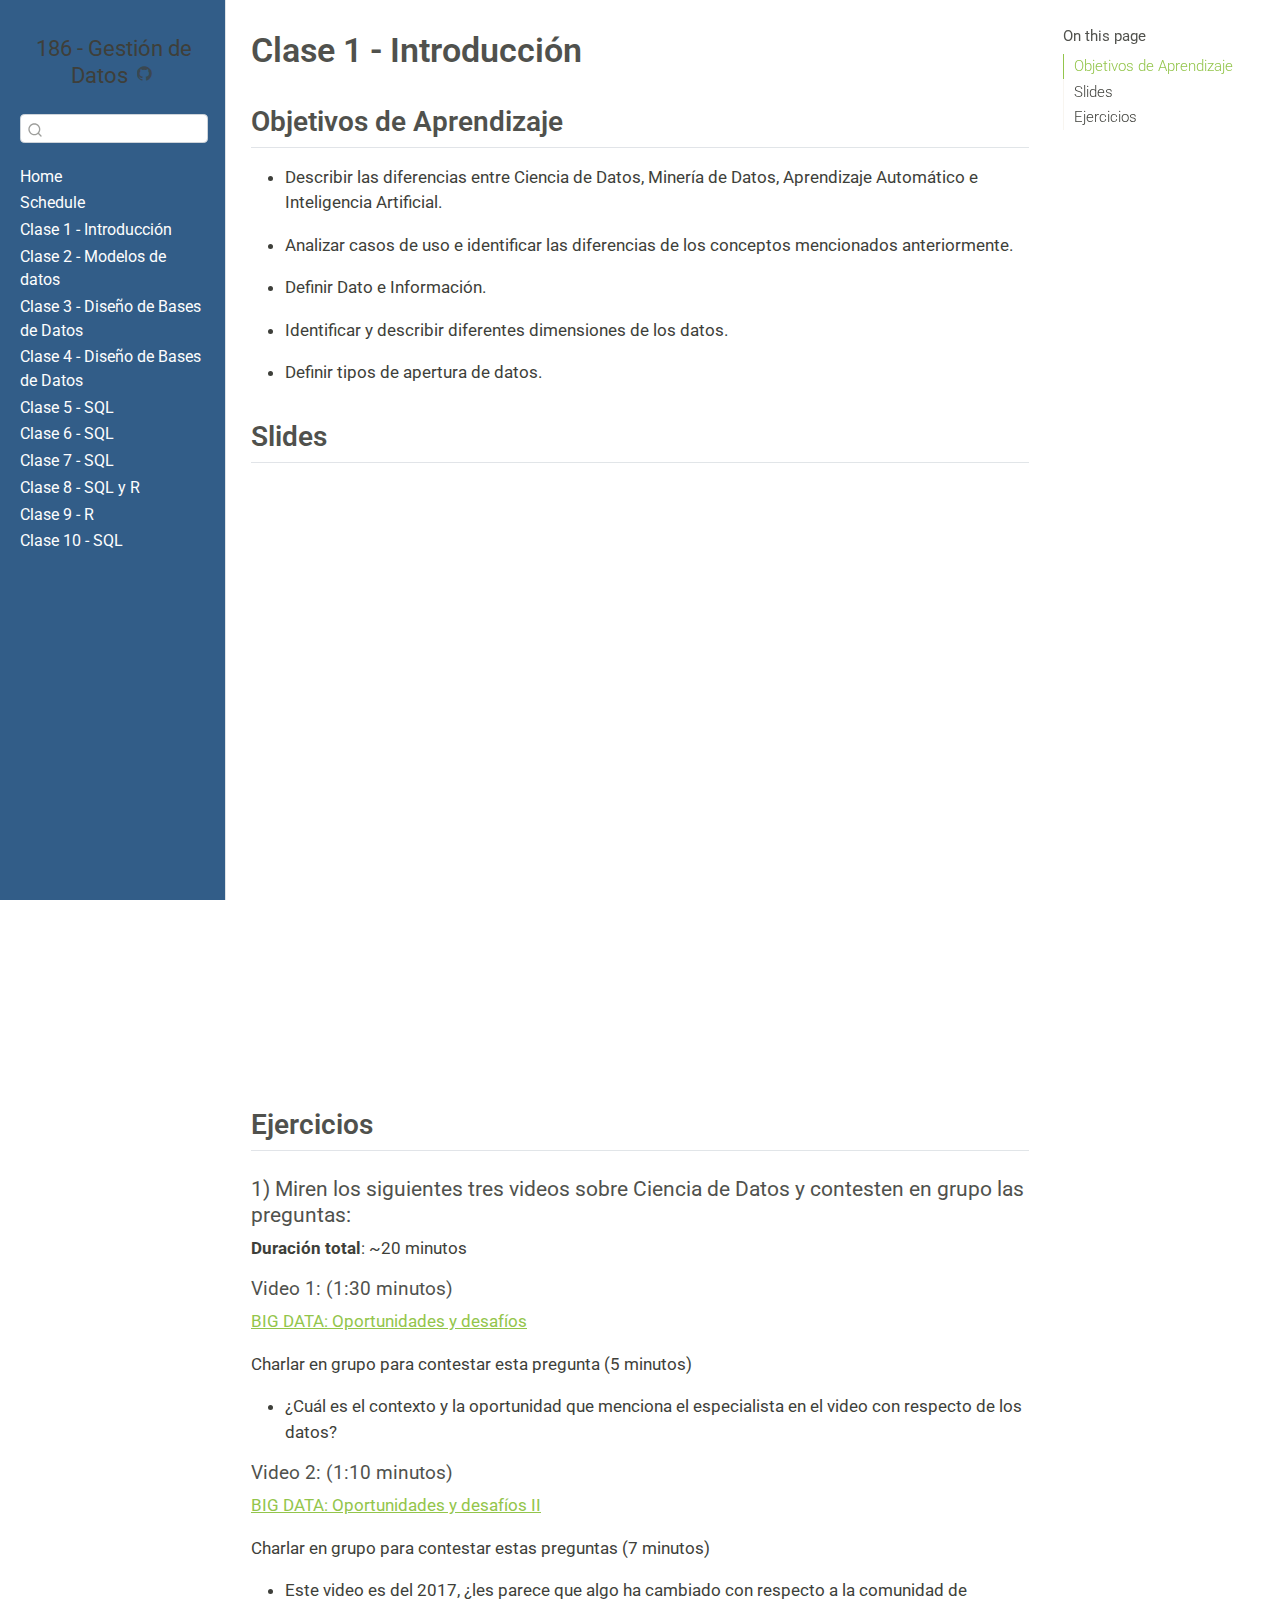
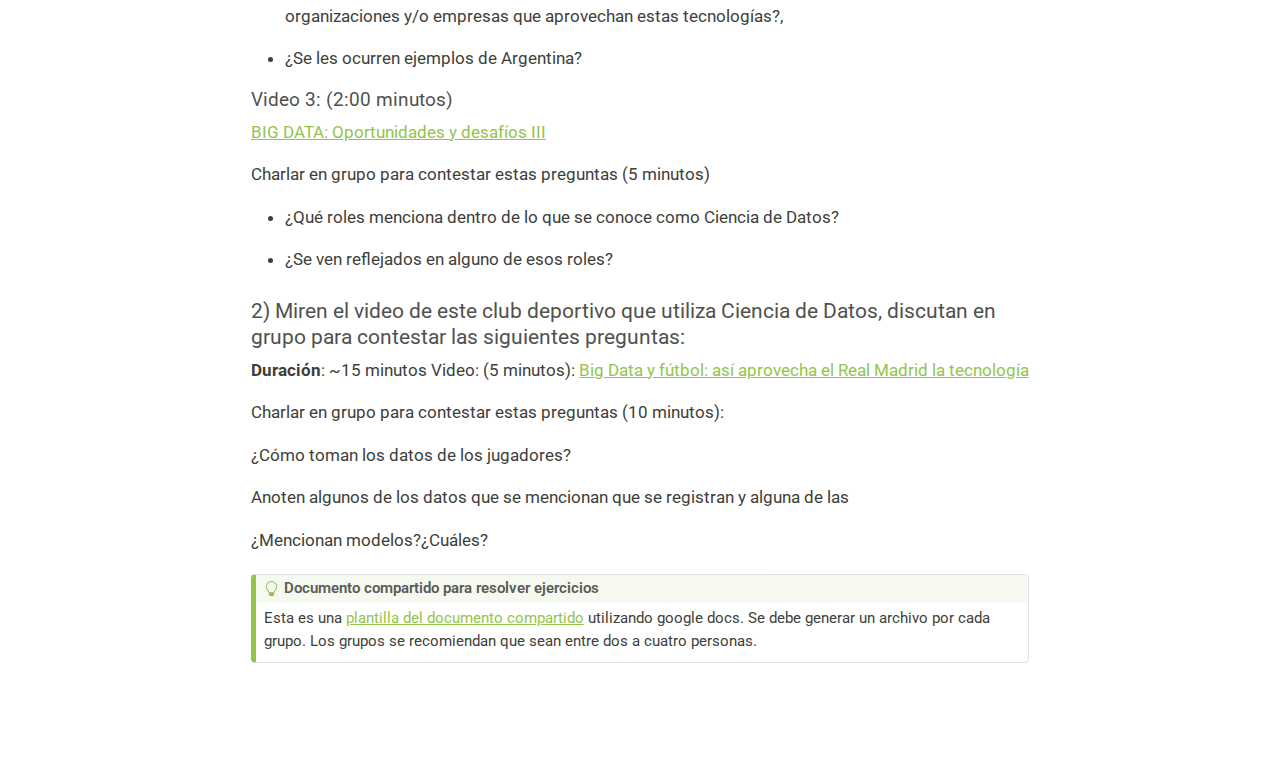
==== commit f883c373: "Built site for gh-pages" ====
--- a/clase1.html
+++ b/clase1.html
@@ -168,7 +168,7 @@
         <li class="sidebar-item">
   <div class="sidebar-item-container"> 
   <a href="./clase10.html" class="sidebar-item-text sidebar-link">
- <span class="menu-text">Clase 10</span></a>
+ <span class="menu-text">Clase 10 - SQL</span></a>
   </div>
 </li>
     </ul>
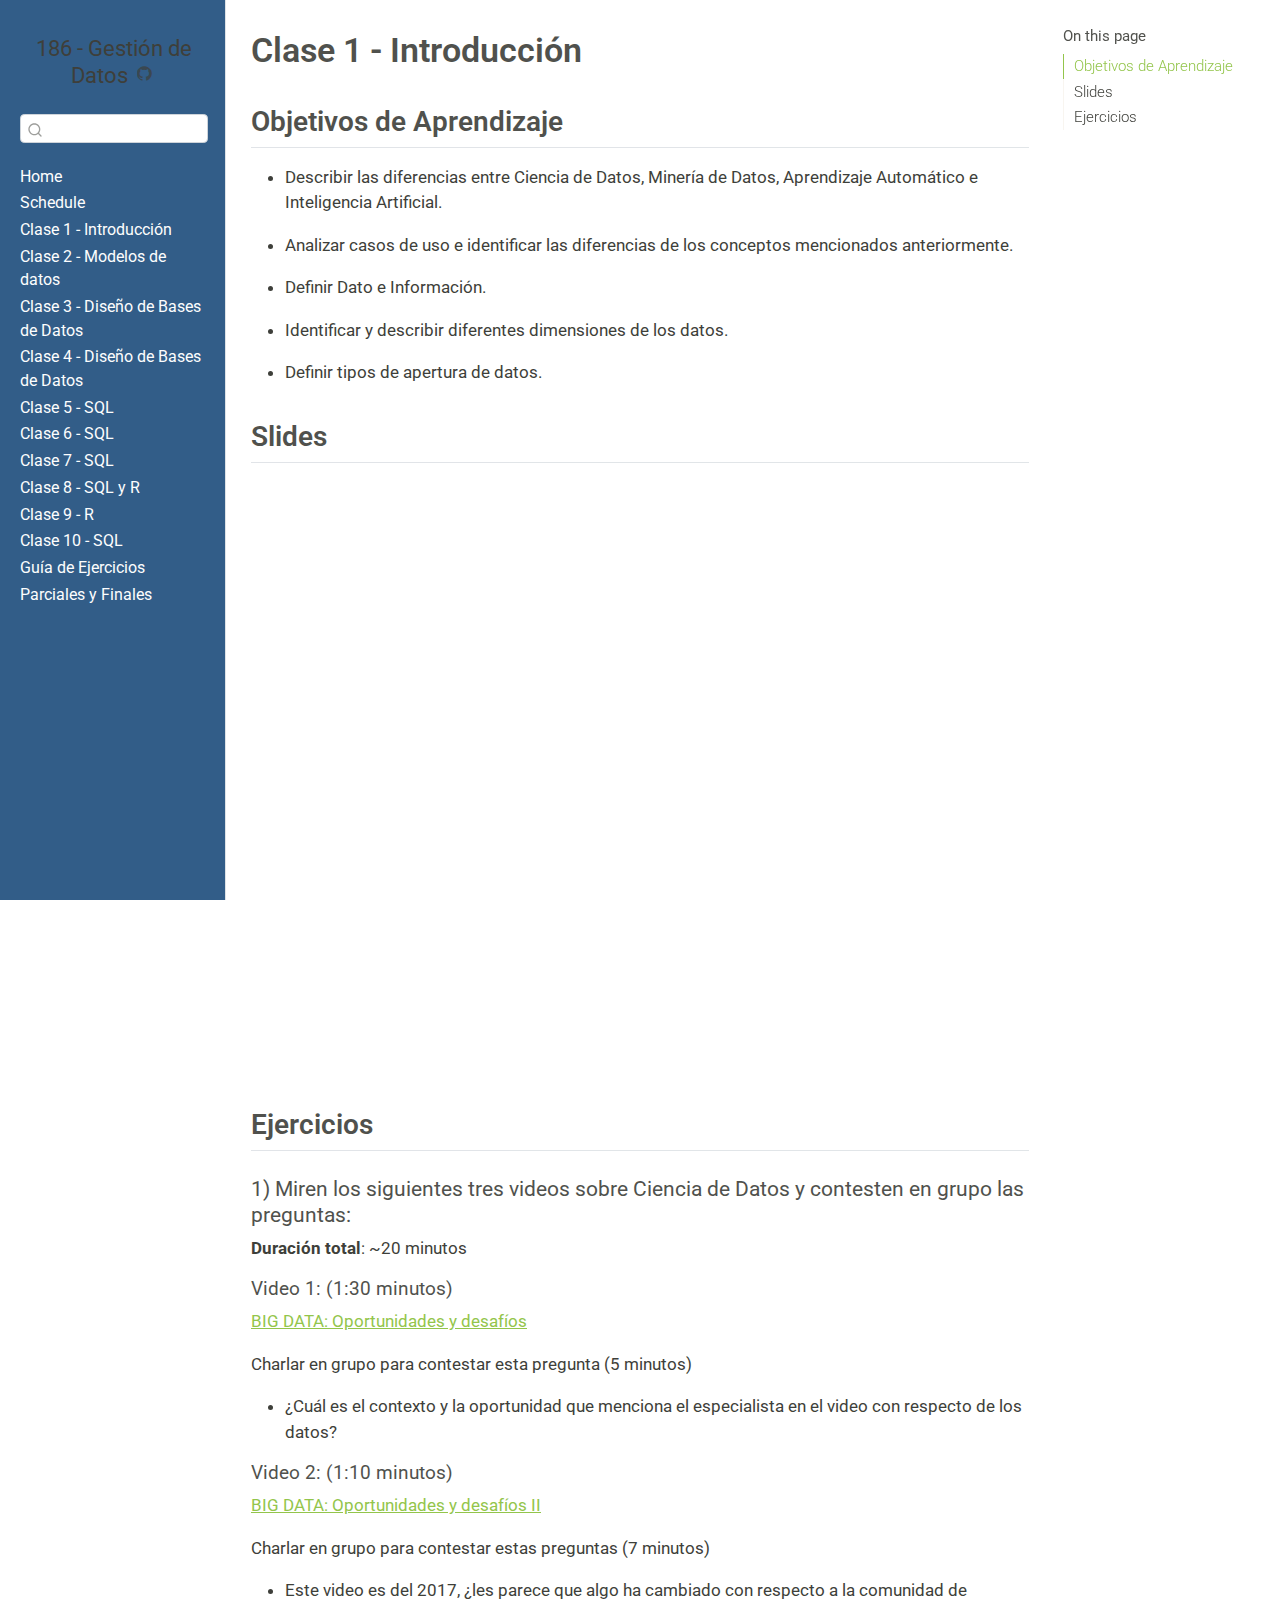
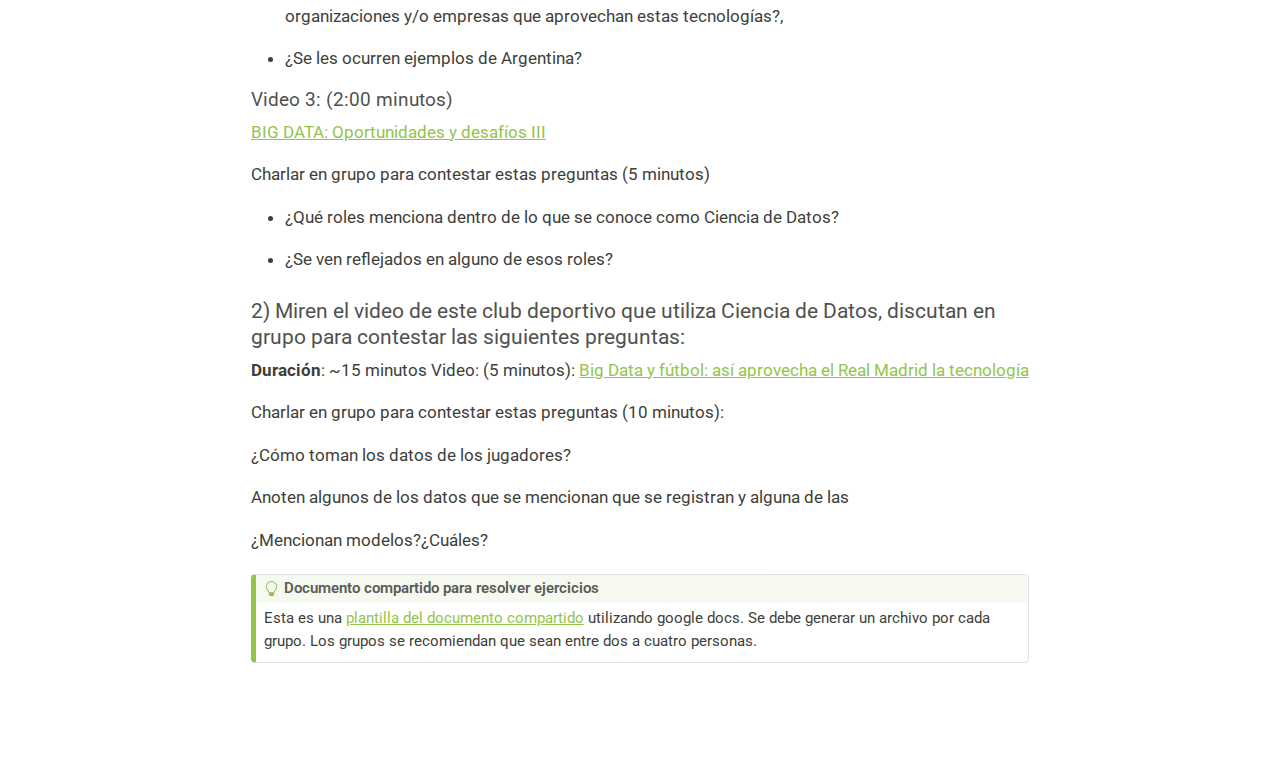
==== commit 029fcf16: "Built site for gh-pages" ====
--- a/clase1.html
+++ b/clase1.html
@@ -169,6 +169,18 @@
   <div class="sidebar-item-container"> 
   <a href="./clase10.html" class="sidebar-item-text sidebar-link">
  <span class="menu-text">Clase 10 - SQL</span></a>
+  </div>
+</li>
+        <li class="sidebar-item">
+  <div class="sidebar-item-container"> 
+  <a href="./ejerciciosextra.html" class="sidebar-item-text sidebar-link">
+ <span class="menu-text">Guía de Ejercicios</span></a>
+  </div>
+</li>
+        <li class="sidebar-item">
+  <div class="sidebar-item-container"> 
+  <a href="./evaluaciones.qmd" class="sidebar-item-text sidebar-link">
+ <span class="menu-text">Parciales y Finales</span></a>
   </div>
 </li>
     </ul>
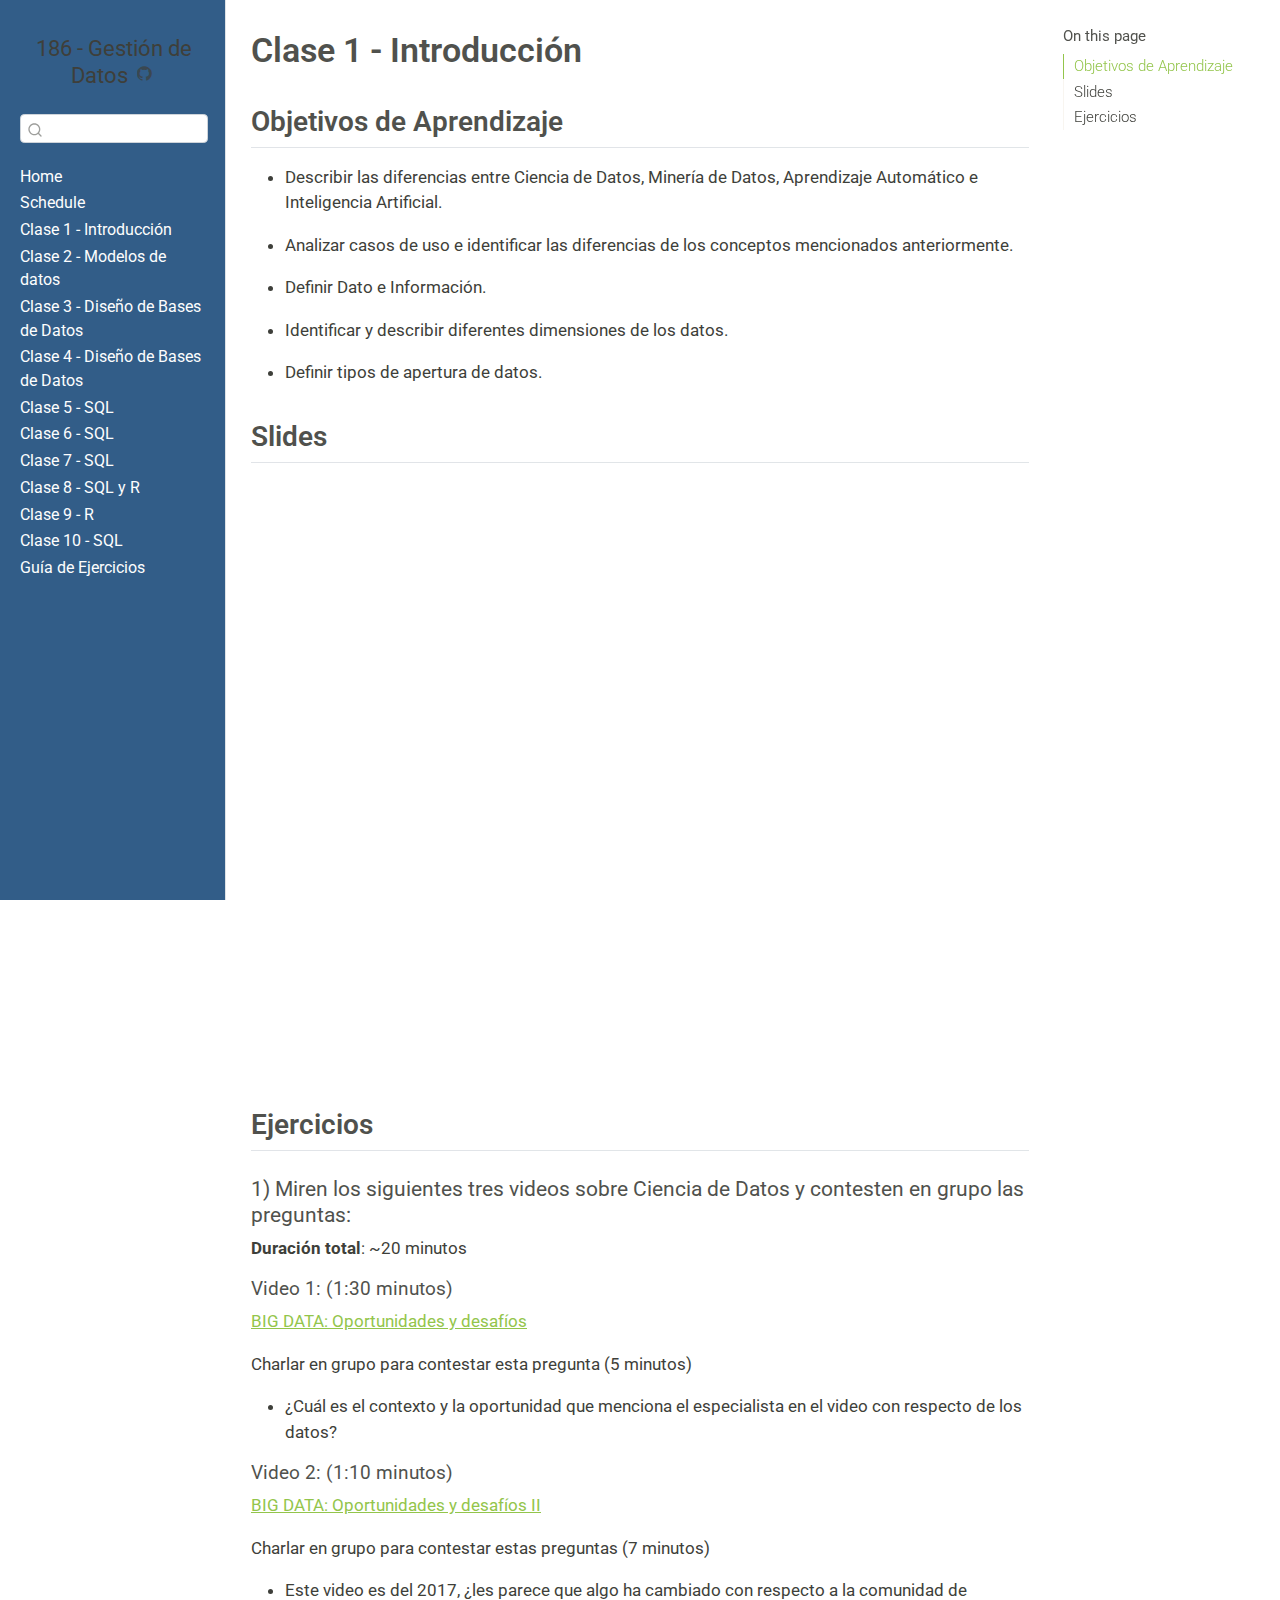
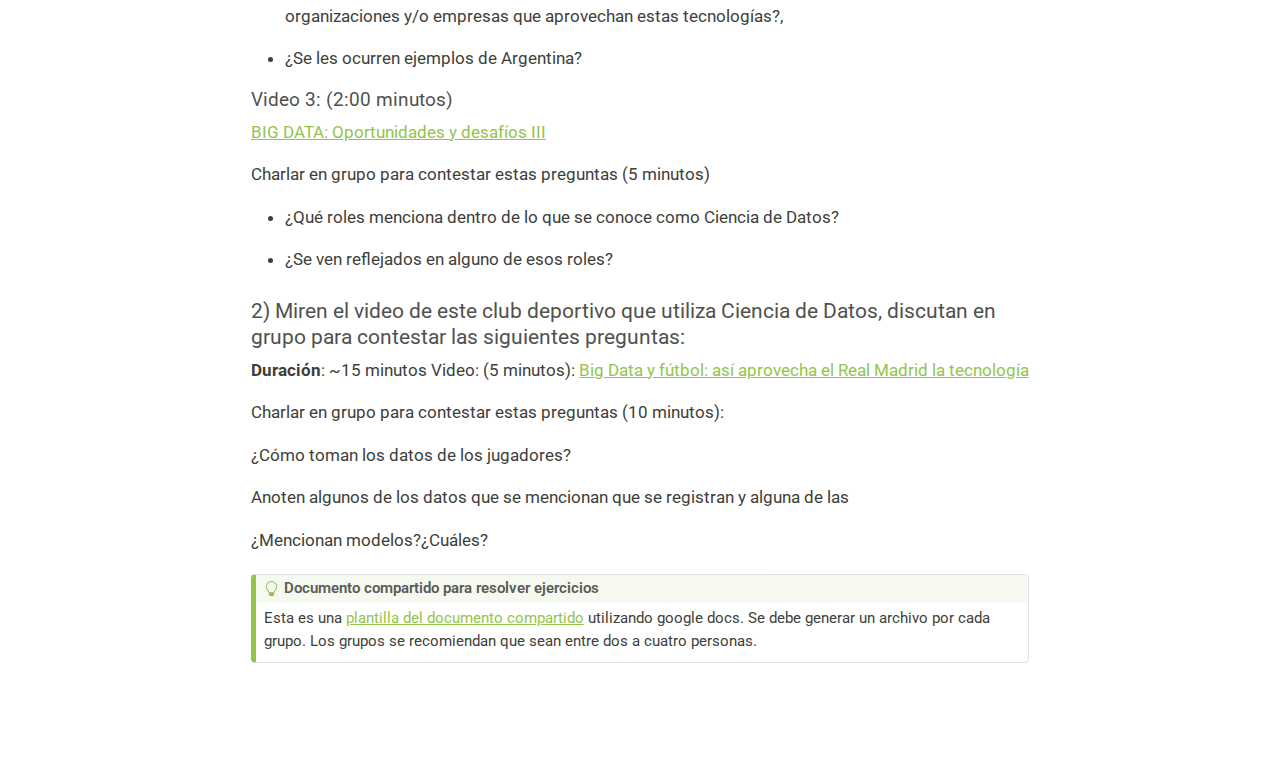
==== commit db72629f: "Built site for gh-pages" ====
--- a/clase1.html
+++ b/clase1.html
@@ -175,12 +175,6 @@
   <div class="sidebar-item-container"> 
   <a href="./ejerciciosextra.html" class="sidebar-item-text sidebar-link">
  <span class="menu-text">Guía de Ejercicios</span></a>
-  </div>
-</li>
-        <li class="sidebar-item">
-  <div class="sidebar-item-container"> 
-  <a href="./evaluaciones.qmd" class="sidebar-item-text sidebar-link">
- <span class="menu-text">Parciales y Finales</span></a>
   </div>
 </li>
     </ul>
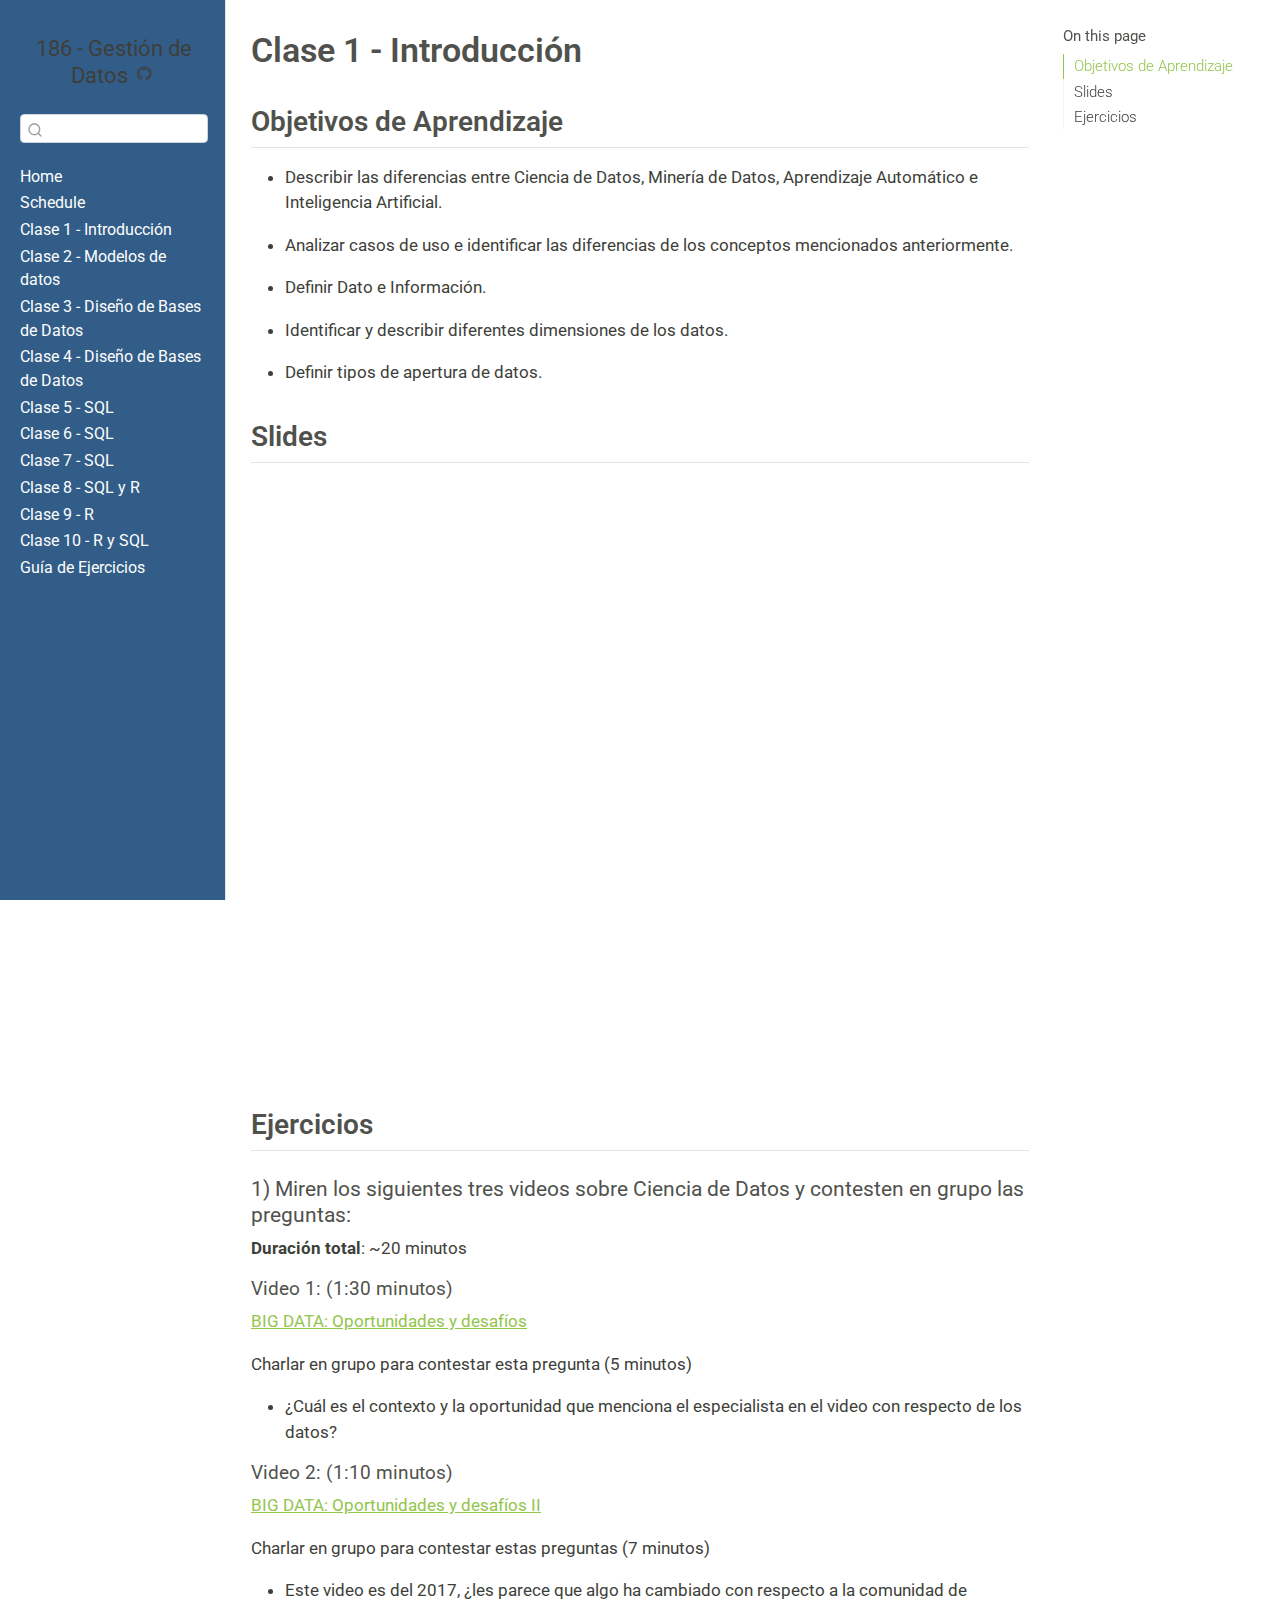
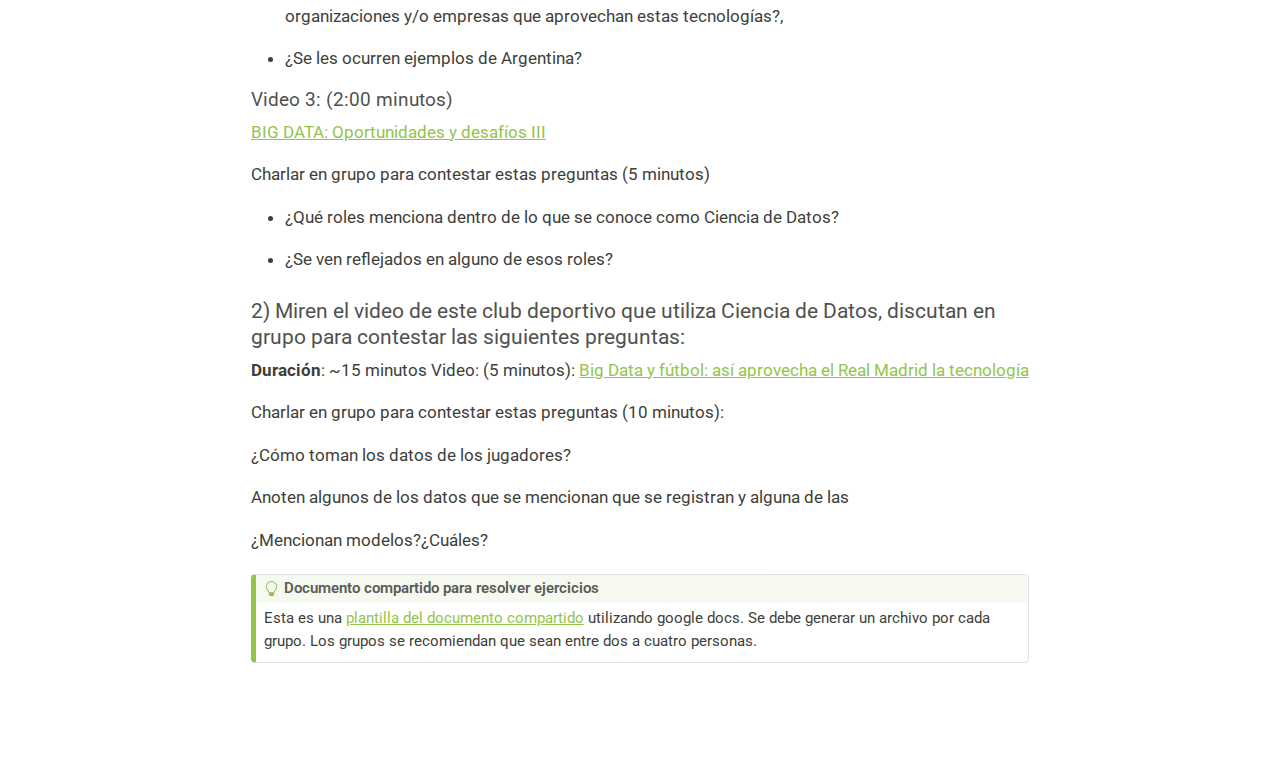
==== commit 6025b406: "Built site for gh-pages" ====
--- a/clase1.html
+++ b/clase1.html
@@ -168,7 +168,7 @@
         <li class="sidebar-item">
   <div class="sidebar-item-container"> 
   <a href="./clase10.html" class="sidebar-item-text sidebar-link">
- <span class="menu-text">Clase 10 - SQL</span></a>
+ <span class="menu-text">Clase 10 - R y SQL</span></a>
   </div>
 </li>
         <li class="sidebar-item">
